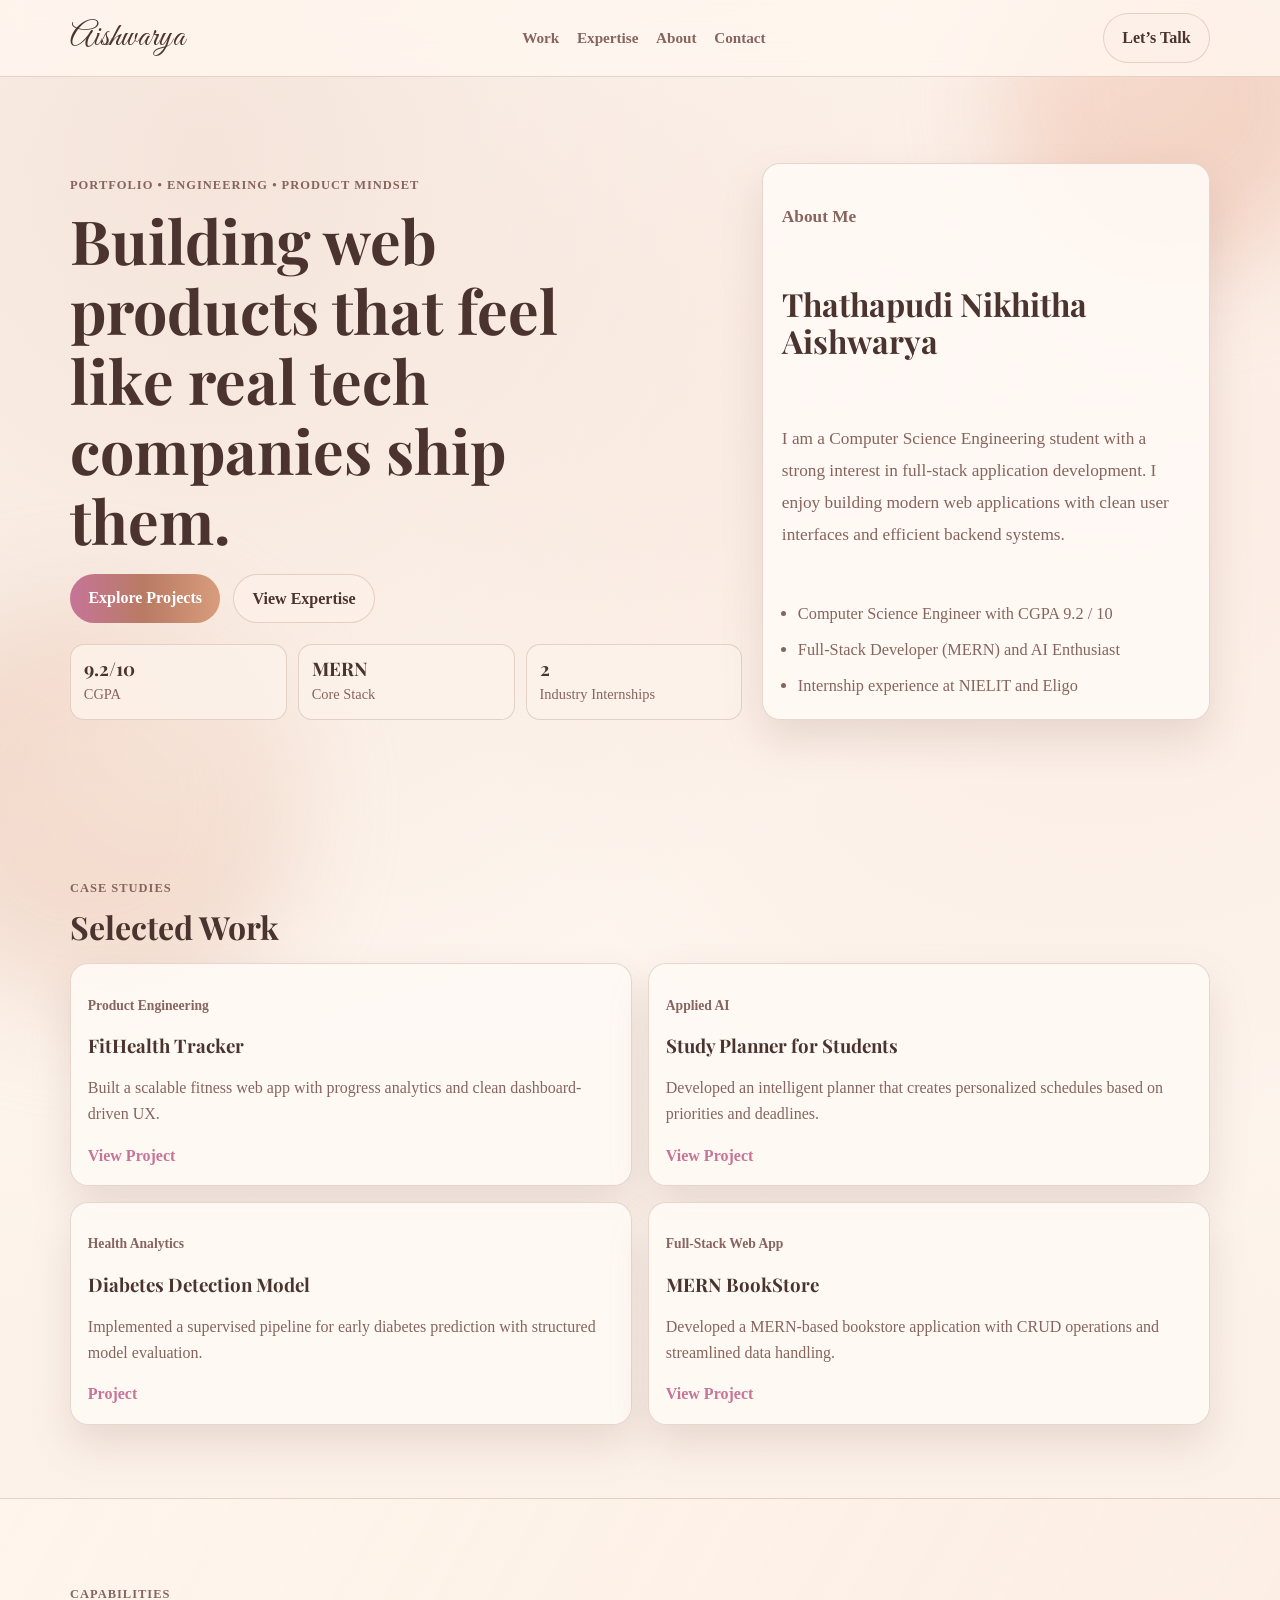
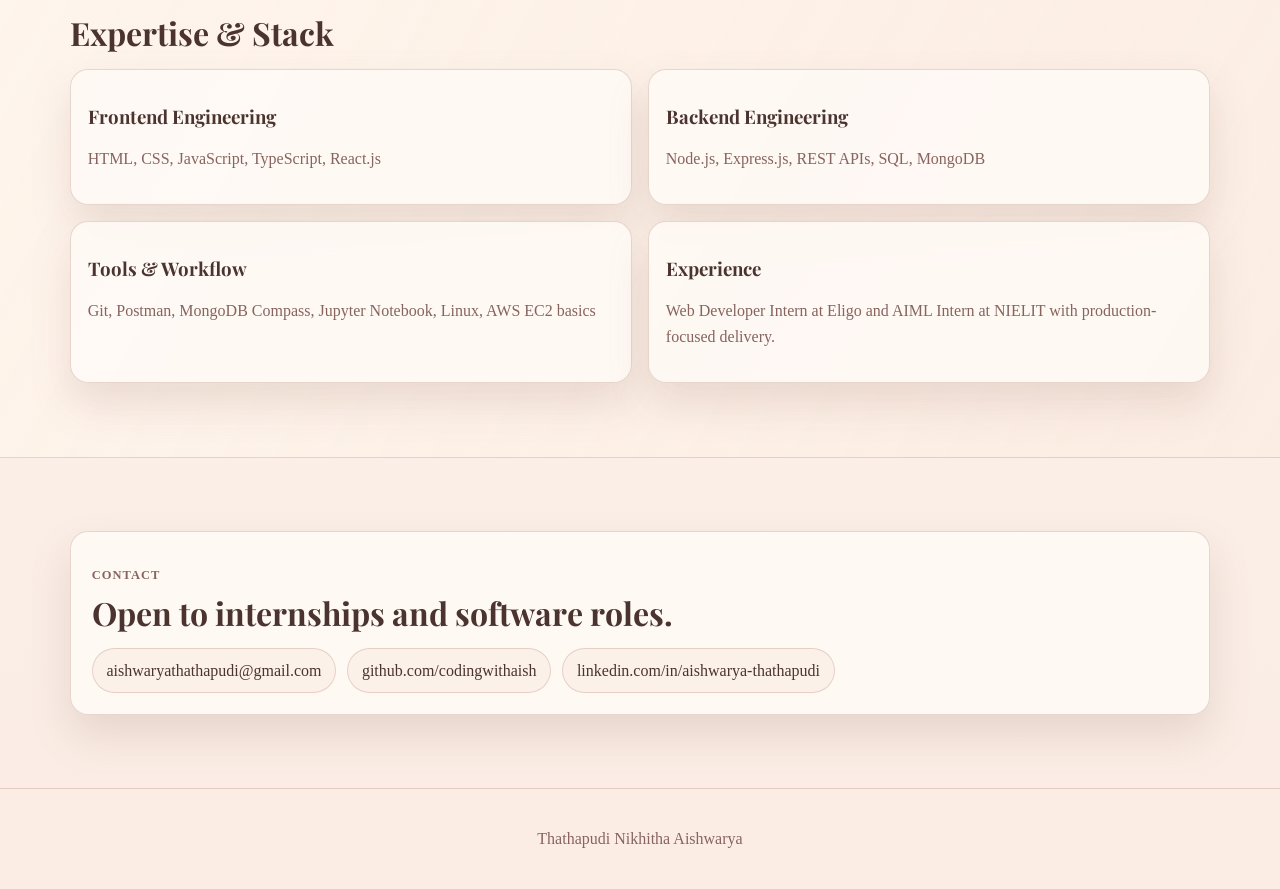
==== docs/index.html @ 10cccef8 "Mirror site in docs for Pages source compatibility" ====
<!DOCTYPE html>
<html lang="en">
<head>
  <meta charset="UTF-8" />
  <meta name="viewport" content="width=device-width, initial-scale=1.0" />
  <meta name="description" content="Thathapudi Nikhitha Aishwarya - Full-stack developer portfolio in a modern tech-company style." />
  <title>Aishwarya | Engineer & Builder</title>
  <link rel="preconnect" href="https://fonts.googleapis.com" />
  <link rel="preconnect" href="https://fonts.gstatic.com" crossorigin />
  <link href="https://fonts.googleapis.com/css2?family=Great+Vibes&family=Playfair+Display:wght@500;700&display=swap" rel="stylesheet" />
  <link rel="stylesheet" href="styles.css?v=20260306-7" />
</head>
<body>
  <div class="bg-orb orb-1"></div>
  <div class="bg-orb orb-2"></div>

  <header class="site-header">
    <div class="container topbar">
      <a class="logo" href="#">Aishwarya</a>
      <nav>
        <a href="#work">Work</a>
        <a href="#expertise">Expertise</a>
        <a href="#about">About</a>
        <a href="#contact">Contact</a>
      </nav>
      <a class="btn btn-ghost" href="mailto:aishwaryathathapudi@gmail.com">Let’s Talk</a>
    </div>
  </header>

  <main>
    <section class="hero section">
      <div class="container hero-layout">
        <div class="hero-copy reveal">
          <p class="eyebrow">Portfolio • Engineering • Product Mindset</p>
          <h1>Building web products that feel like real tech companies ship them.</h1>
          <div class="hero-actions">
            <a class="btn btn-primary" href="#work">Explore Projects</a>
            <a class="btn btn-ghost" href="#expertise">View Expertise</a>
          </div>
          <div class="metrics">
            <article>
              <h3>9.2/10</h3>
              <p>CGPA</p>
            </article>
            <article>
              <h3>MERN</h3>
              <p>Core Stack</p>
            </article>
            <article>
              <h3>2</h3>
              <p>Industry Internships</p>
            </article>
          </div>
        </div>

        <aside id="about" class="hero-panel reveal">
          <p class="panel-kicker">About Me</p>
          <h2>Thathapudi Nikhitha Aishwarya</h2>
          <p>
            I am a Computer Science Engineering student with a strong interest in full-stack application development.
            I enjoy building modern web applications with clean user interfaces and efficient backend systems.
          </p>
          <ul>
            <li>Computer Science Engineer with CGPA 9.2 / 10</li>
            <li>Full-Stack Developer (MERN) and AI Enthusiast</li>
            <li>Internship experience at NIELIT and Eligo</li>
          </ul>
        </aside>
      </div>
    </section>

    <section id="work" class="section">
      <div class="container">
        <div class="section-head reveal">
          <p class="eyebrow">Case Studies</p>
          <h2>Selected Work</h2>
        </div>
        <div class="cards work-grid">
          <article class="card reveal">
            <p class="tag">Product Engineering</p>
            <h3>FitHealth Tracker</h3>
            <p>Built a scalable fitness web app with progress analytics and clean dashboard-driven UX.</p>
            <a href="https://github.com/codingwithaish/FitHealth-Tracker-MERN" target="_blank" rel="noreferrer">View Project</a>
          </article>
          <article class="card reveal">
            <p class="tag">Applied AI</p>
            <h3>Study Planner for Students</h3>
            <p>Developed an intelligent planner that creates personalized schedules based on priorities and deadlines.</p>
            <a href="https://ml-study-planner-for-students.onrender.com/" target="_blank" rel="noreferrer">View Project</a>
          </article>
          <article class="card reveal">
            <p class="tag">Health Analytics</p>
            <h3>Diabetes Detection Model</h3>
            <p>Implemented a supervised pipeline for early diabetes prediction with structured model evaluation.</p>
            <a class="project-label" href="https://github.com/codingwithaish" target="_blank" rel="noreferrer">Project</a>
          </article>
          <article class="card reveal">
            <p class="tag">Full-Stack Web App</p>
            <h3>MERN BookStore</h3>
            <p>Developed a MERN-based bookstore application with CRUD operations and streamlined data handling.</p>
            <a href="https://github.com/codingwithaish/MERN-BookStore" target="_blank" rel="noreferrer">View Project</a>
          </article>
        </div>
      </div>
    </section>

    <section id="expertise" class="section alt">
      <div class="container">
        <div class="section-head reveal">
          <p class="eyebrow">Capabilities</p>
          <h2>Expertise & Stack</h2>
        </div>
        <div class="cards capability-grid">
          <article class="card reveal">
            <h3>Frontend Engineering</h3>
            <p>HTML, CSS, JavaScript, TypeScript, React.js</p>
          </article>
          <article class="card reveal">
            <h3>Backend Engineering</h3>
            <p>Node.js, Express.js, REST APIs, SQL, MongoDB</p>
          </article>
          <article class="card reveal">
            <h3>Tools & Workflow</h3>
            <p>Git, Postman, MongoDB Compass, Jupyter Notebook, Linux, AWS EC2 basics</p>
          </article>
          <article class="card reveal">
            <h3>Experience</h3>
            <p>Web Developer Intern at Eligo and AIML Intern at NIELIT with production-focused delivery.</p>
          </article>
        </div>
      </div>
    </section>

    <section id="contact" class="section">
      <div class="container contact-box reveal">
        <div>
          <p class="eyebrow">Contact</p>
          <h2>Open to internships and software roles.</h2>
        </div>
        <div class="contact-links">
          <a href="mailto:aishwaryathathapudi@gmail.com">aishwaryathathapudi@gmail.com</a>
          <a href="https://github.com/codingwithaish" target="_blank" rel="noreferrer">github.com/codingwithaish</a>
          <a href="https://linkedin.com/in/aishwarya-thathapudi" target="_blank" rel="noreferrer">linkedin.com/in/aishwarya-thathapudi</a>
        </div>
      </div>
    </section>
  </main>

  <footer>
    <div class="container">
      <p>Thathapudi Nikhitha Aishwarya</p>
    </div>
  </footer>

  <script>
    const targets = document.querySelectorAll('.reveal');

    const observer = new IntersectionObserver(
      (entries) => {
        entries.forEach((entry) => {
          if (entry.isIntersecting) {
            entry.target.classList.add('in-view');
            observer.unobserve(entry.target);
          }
        });
      },
      { threshold: 0.16 }
    );

    targets.forEach((el) => observer.observe(el));
  </script>
</body>
</html>
---- docs/styles.css ----
:root {
  --bg: #fdf8f3;
  --bg-soft: #f8eee7;
  --surface: rgba(255, 250, 245, 0.9);
  --surface-2: rgba(252, 242, 234, 0.84);
  --text: #4b342f;
  --muted: #87645e;
  --accent: #c67498;
  --accent-2: #b97b63;
  --accent-3: #d89c7d;
  --border: rgba(170, 122, 104, 0.28);
  --shadow: 0 20px 40px rgba(145, 106, 92, 0.18);
}

* {
  box-sizing: border-box;
}

html {
  scroll-behavior: smooth;
}

body {
  margin: 0;
  font-family: "Times New Roman", Times, serif;
  color: var(--text);
  background:
    radial-gradient(circle at 16% 6%, rgba(215, 165, 140, 0.25), transparent 34%),
    radial-gradient(circle at 86% 18%, rgba(239, 190, 170, 0.22), transparent 30%),
    linear-gradient(180deg, #fffaf5 0%, #fcf2ea 56%, #faece4 100%);
  line-height: 1.6;
  overflow-x: hidden;
}

.bg-orb {
  position: fixed;
  border-radius: 50%;
  filter: blur(50px);
  pointer-events: none;
  z-index: -1;
  opacity: 0.45;
  animation: drift 14s ease-in-out infinite alternate;
}

.orb-1 {
  width: 360px;
  height: 360px;
  top: -80px;
  right: -80px;
  background: radial-gradient(circle at 30% 30%, #f3c8b3, #e5a88f, #f2d2c1);
}

.orb-2 {
  width: 420px;
  height: 420px;
  left: -120px;
  bottom: -120px;
  background: radial-gradient(circle at 70% 30%, #f5d8c8, #e6bda8, #f8e7dc);
  animation-duration: 17s;
}

.container {
  width: min(1140px, calc(100% - 2.5rem));
  margin: 0 auto;
}

.section {
  padding: 4.6rem 0;
}

.alt {
  background: linear-gradient(120deg, rgba(255, 246, 237, 0.78), rgba(251, 236, 226, 0.9));
  border-top: 1px solid var(--border);
  border-bottom: 1px solid var(--border);
}

.site-header {
  position: sticky;
  top: 0;
  z-index: 50;
  backdrop-filter: blur(14px);
  background: rgba(255, 247, 240, 0.82);
  border-bottom: 1px solid var(--border);
}

.topbar {
  min-height: 76px;
  display: flex;
  align-items: center;
  justify-content: space-between;
  gap: 1rem;
}

.logo {
  text-decoration: none;
  color: var(--text);
  font-family: "Great Vibes", cursive;
  font-weight: 400;
  font-size: 2.05rem;
  letter-spacing: 0.01em;
}

nav {
  display: flex;
  flex-wrap: wrap;
  gap: 1.1rem;
}

nav a {
  color: var(--muted);
  text-decoration: none;
  font-weight: 600;
  font-size: 0.95rem;
  transition: color 0.25s ease, transform 0.25s ease;
}

nav a:hover {
  color: var(--text);
  transform: translateY(-1px);
}

.hero {
  padding-top: 5.4rem;
}

.hero-layout {
  display: grid;
  grid-template-columns: 1.2fr 0.8fr;
  gap: 1.2rem;
  align-items: stretch;
}

.eyebrow {
  color: var(--accent);
  text-transform: uppercase;
  letter-spacing: 0.08em;
  font-size: 0.78rem;
  font-weight: 700;
  margin-bottom: 0.6rem;
}

h1,
h2,
h3 {
  font-family: "Playfair Display", "Times New Roman", serif;
  line-height: 1.15;
}

h1 {
  margin: 0;
  font-size: clamp(2rem, 5.2vw, 3.8rem);
  max-width: 14ch;
}

h2 {
  margin: 0.2rem 0 0.8rem;
  font-size: clamp(1.4rem, 4vw, 2rem);
}

.hero-copy > p {
  color: var(--muted);
  max-width: 62ch;
}

.hero-actions {
  margin-top: 1.2rem;
  display: flex;
  gap: 0.8rem;
  flex-wrap: wrap;
}

.btn {
  border: 1px solid var(--border);
  border-radius: 999px;
  padding: 0.68rem 1.15rem;
  text-decoration: none;
  font-weight: 700;
  transition: transform 0.25s ease, box-shadow 0.25s ease;
}

.btn:hover {
  transform: translateY(-2px);
  box-shadow: var(--shadow);
}

.btn-primary {
  color: #fff;
  border: none;
  background: linear-gradient(90deg, var(--accent), var(--accent-2), var(--accent-3));
}

.btn-ghost {
  color: var(--text);
  background: rgba(252, 240, 232, 0.85);
}

.metrics {
  margin-top: 1.3rem;
  display: grid;
  grid-template-columns: repeat(3, minmax(0, 1fr));
  gap: 0.7rem;
}

.metrics article {
  border: 1px solid var(--border);
  background: var(--surface-2);
  border-radius: 14px;
  padding: 0.8rem;
}

.metrics h3 {
  margin: 0;
}

.metrics p {
  margin: 0.2rem 0 0;
  color: var(--muted);
  font-size: 0.9rem;
}

.hero-panel,
.card,
.about-block,
.contact-box {
  border: 1px solid var(--border);
  background: var(--surface);
  border-radius: 18px;
  box-shadow: var(--shadow);
}

.hero-panel {
  padding: 1.2rem;
  display: flex;
  flex-direction: column;
  justify-content: space-between;
  min-height: 100%;
  animation: float 5s ease-in-out infinite;
}

.panel-kicker,
.tag {
  color: var(--accent-2);
  font-weight: 700;
  font-size: 0.85rem;
}

.hero-panel p,
.hero-panel li,
.section-head p,
.card p,
.about-block p,
.contact-box p {
  color: var(--muted);
}

.hero-panel p {
  font-size: 1.08rem;
  line-height: 1.85;
  margin-bottom: 1rem;
}

.hero-panel ul {
  padding-left: 1rem;
  margin: 0;
  display: grid;
  gap: 0.55rem;
}

.hero-panel li {
  font-size: 1.02rem;
  line-height: 1.65;
}

.section-head {
  margin-bottom: 1.1rem;
}

.cards {
  display: grid;
  gap: 1rem;
}

.work-grid,
.blog-grid {
  grid-template-columns: repeat(4, minmax(0, 1fr));
}

.capability-grid {
  grid-template-columns: repeat(2, minmax(0, 1fr));
}

.card {
  padding: 1.05rem;
  transition: transform 0.28s ease, box-shadow 0.28s ease, border-color 0.28s ease;
}

.card:hover {
  transform: scale(1.03) translateY(-5px);
  border-color: rgba(185, 123, 99, 0.62);
  box-shadow: 0 22px 36px rgba(145, 106, 92, 0.26);
}

.card a {
  color: var(--accent);
  text-decoration: none;
  font-weight: 700;
}

.project-label {
  color: var(--accent);
  font-weight: 700;
}

.about-block {
  padding: 1.2rem;
  display: grid;
  grid-template-columns: 0.8fr 1.2fr;
  gap: 1rem;
}

.contact-box {
  padding: 1.3rem;
}

.contact-links {
  margin-top: 1rem;
  display: flex;
  flex-wrap: wrap;
  gap: 0.7rem;
}

.contact-links a {
  text-decoration: none;
  color: var(--text);
  border: 1px solid var(--border);
  background: rgba(252, 240, 232, 0.85);
  border-radius: 999px;
  padding: 0.55rem 0.85rem;
  transition: transform 0.25s ease, border-color 0.25s ease;
}

.contact-links a:hover {
  transform: translateY(-2px);
  border-color: rgba(185, 123, 99, 0.62);
}

footer {
  padding: 1.3rem 0;
  text-align: center;
  border-top: 1px solid var(--border);
  color: var(--muted);
  background: rgba(251, 237, 227, 0.84);
}

.reveal {
  opacity: 0;
  transform: translateY(18px) scale(0.988);
  transition: opacity 0.75s ease, transform 0.75s ease;
}

.reveal.in-view {
  opacity: 1;
  transform: translateY(0) scale(1);
}

@keyframes float {
  0% {
    transform: translateY(0px);
  }
  50% {
    transform: translateY(-8px);
  }
  100% {
    transform: translateY(0px);
  }
}

@keyframes drift {
  0% {
    transform: translate3d(0, 0, 0);
  }
  100% {
    transform: translate3d(20px, -16px, 0);
  }
}

@media (max-width: 980px) {
  .hero-layout,
  .work-grid,
  .blog-grid,
  .capability-grid,
  .about-block {
    grid-template-columns: 1fr;
  }

  nav {
    display: none;
  }

  .topbar {
    justify-content: space-between;
  }

  .metrics {
    grid-template-columns: 1fr;
  }

  .section {
    padding: 3.4rem 0;
  }
}

@media (max-width: 1280px) {
  .work-grid {
    grid-template-columns: repeat(2, minmax(0, 1fr));
  }
}

@media (prefers-reduced-motion: reduce) {
  *,
  *::before,
  *::after {
    animation: none !important;
    transition: none !important;
    scroll-behavior: auto !important;
  }
}
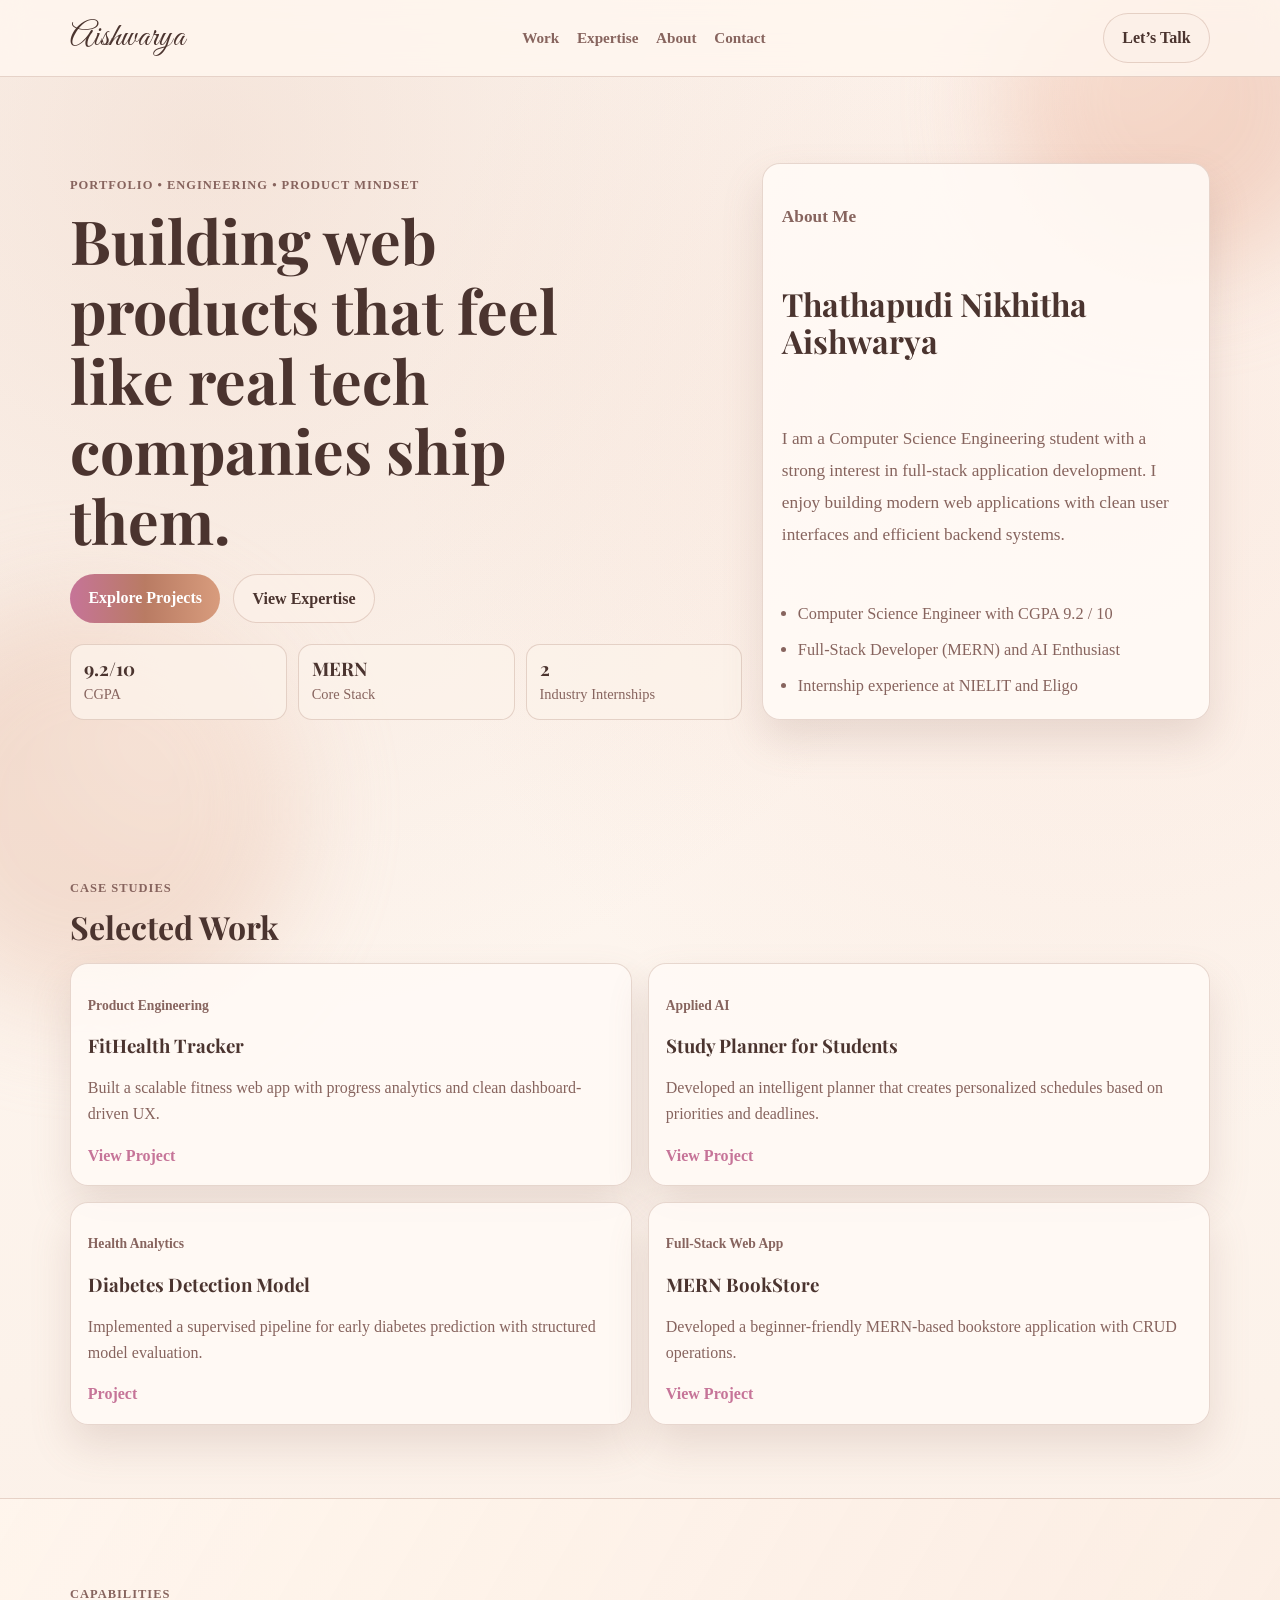
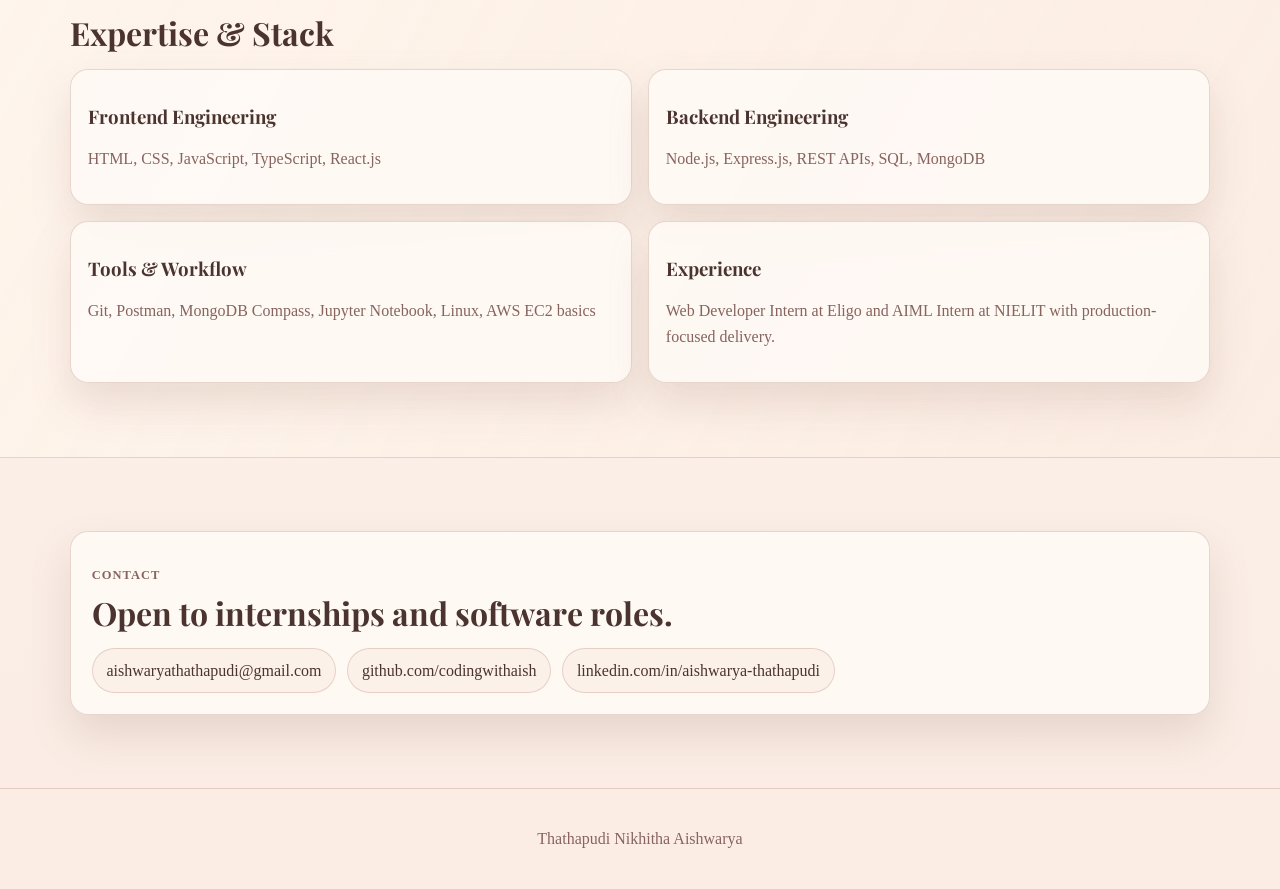
==== commit 59279ef6: "Update MERN BookStore description to beginner-friendly" ====
--- a/docs/index.html
+++ b/docs/index.html
@@ -97,7 +97,7 @@
           <article class="card reveal">
             <p class="tag">Full-Stack Web App</p>
             <h3>MERN BookStore</h3>
-            <p>Developed a MERN-based bookstore application with CRUD operations and streamlined data handling.</p>
+            <p>Developed a beginner-friendly MERN-based bookstore application with CRUD operations.</p>
             <a href="https://github.com/codingwithaish/MERN-BookStore" target="_blank" rel="noreferrer">View Project</a>
           </article>
         </div>
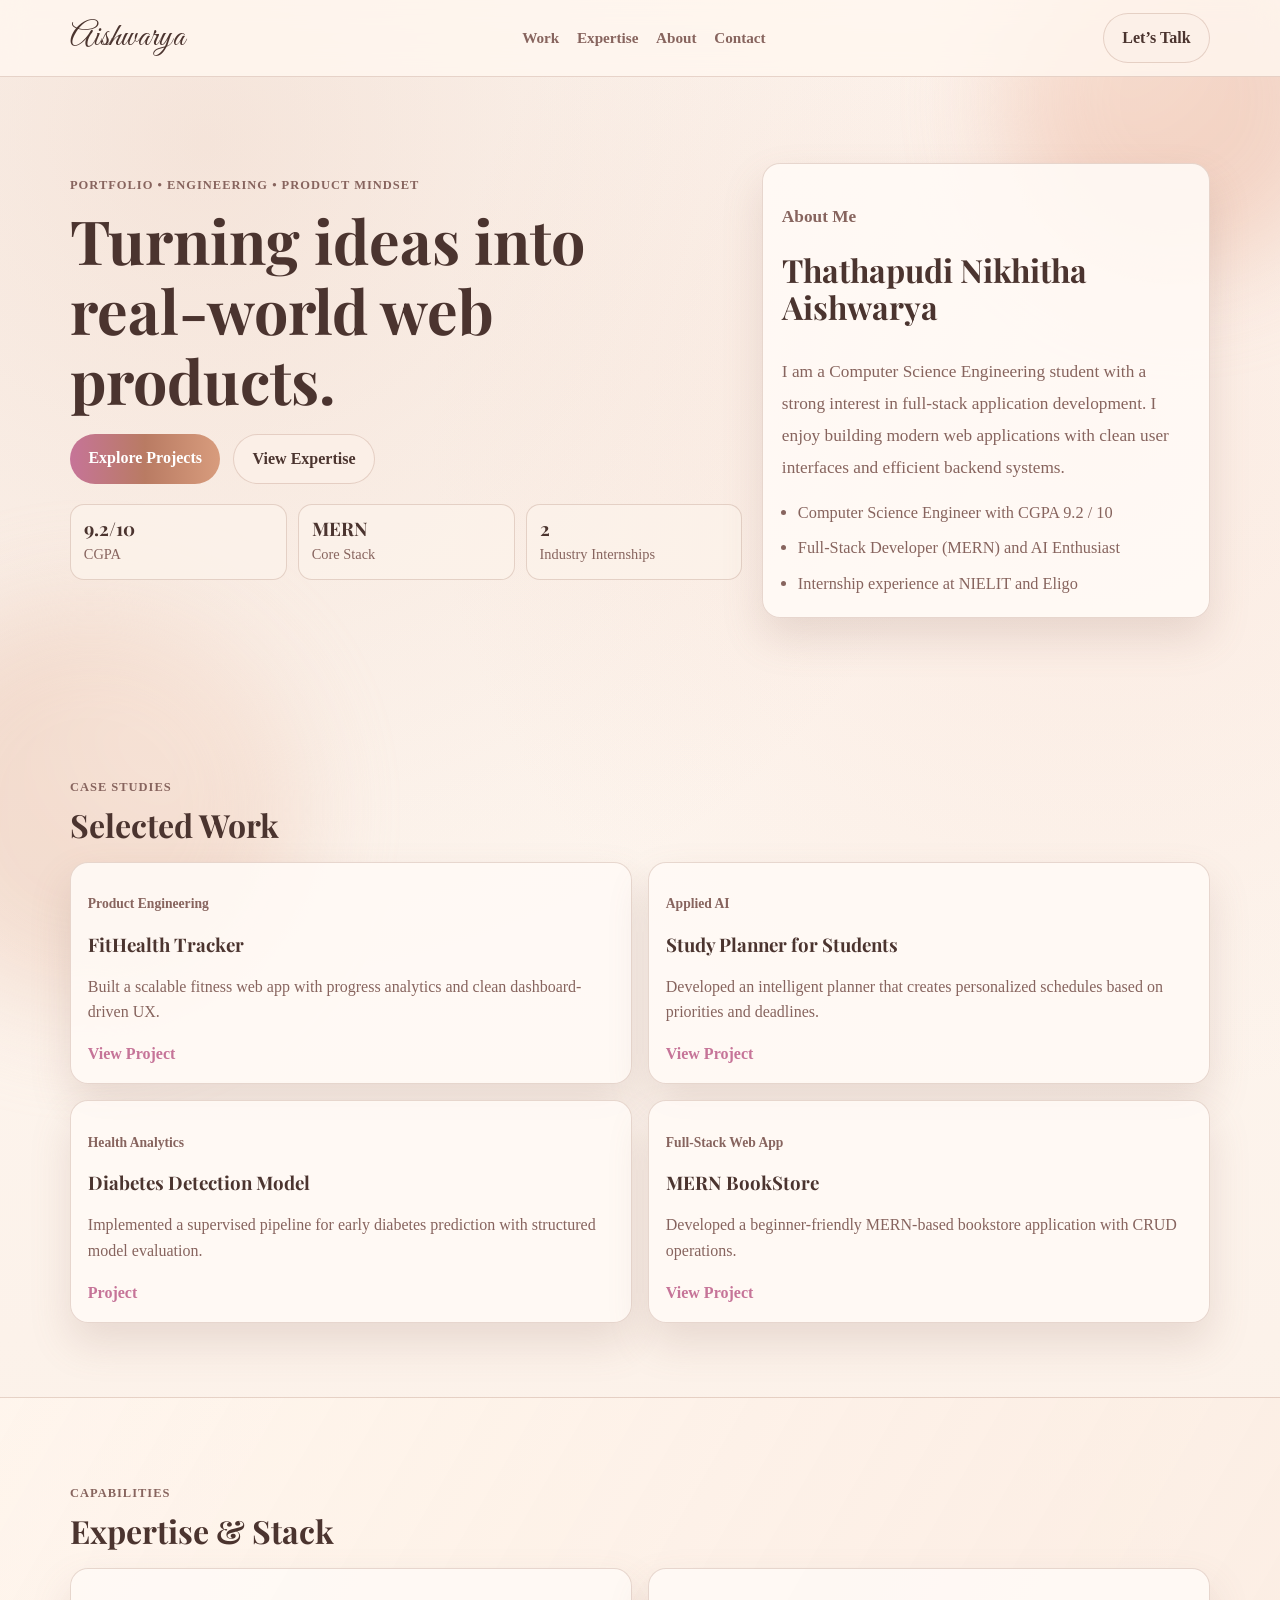
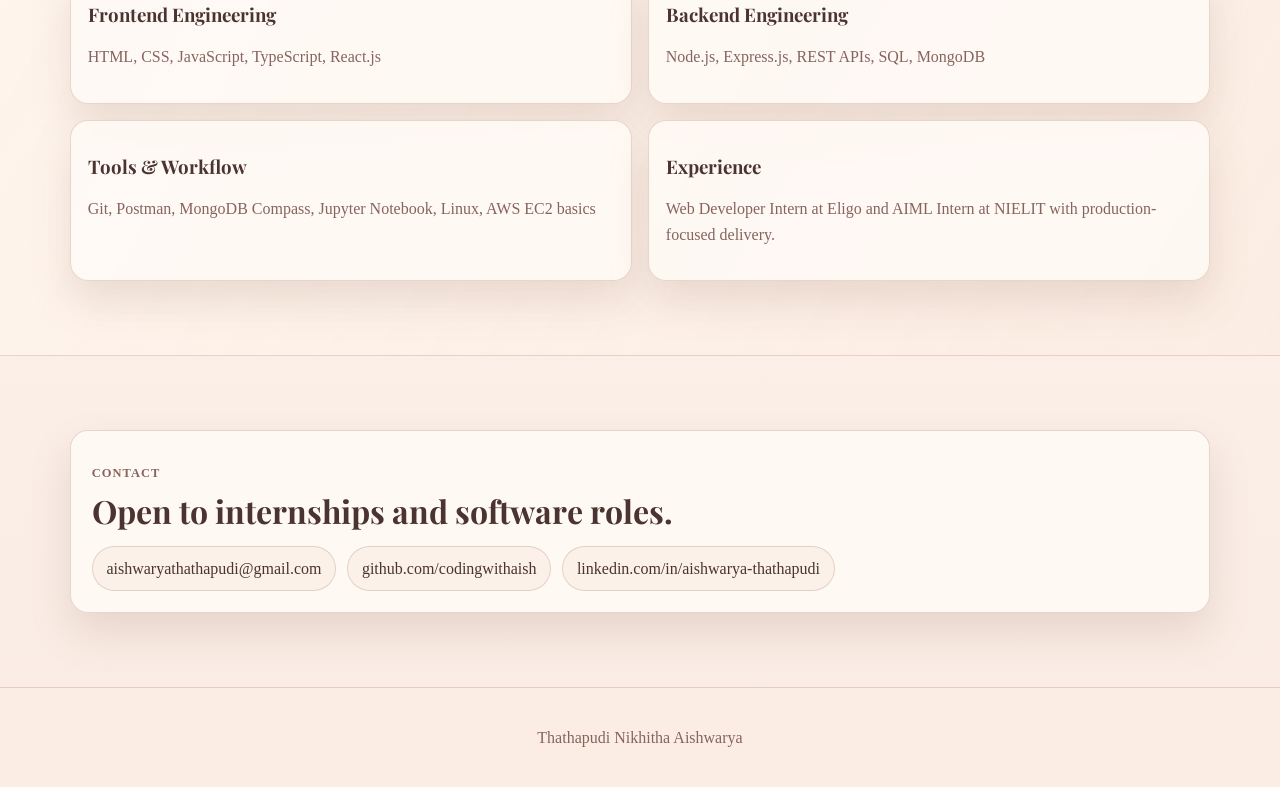
==== commit c4e0bc69: "Update hero headline text" ====
--- a/docs/index.html
+++ b/docs/index.html
@@ -32,7 +32,7 @@
       <div class="container hero-layout">
         <div class="hero-copy reveal">
           <p class="eyebrow">Portfolio • Engineering • Product Mindset</p>
-          <h1>Building web products that feel like real tech companies ship them.</h1>
+          <h1>Turning ideas into real-world web products.</h1>
           <div class="hero-actions">
             <a class="btn btn-primary" href="#work">Explore Projects</a>
             <a class="btn btn-ghost" href="#expertise">View Expertise</a>
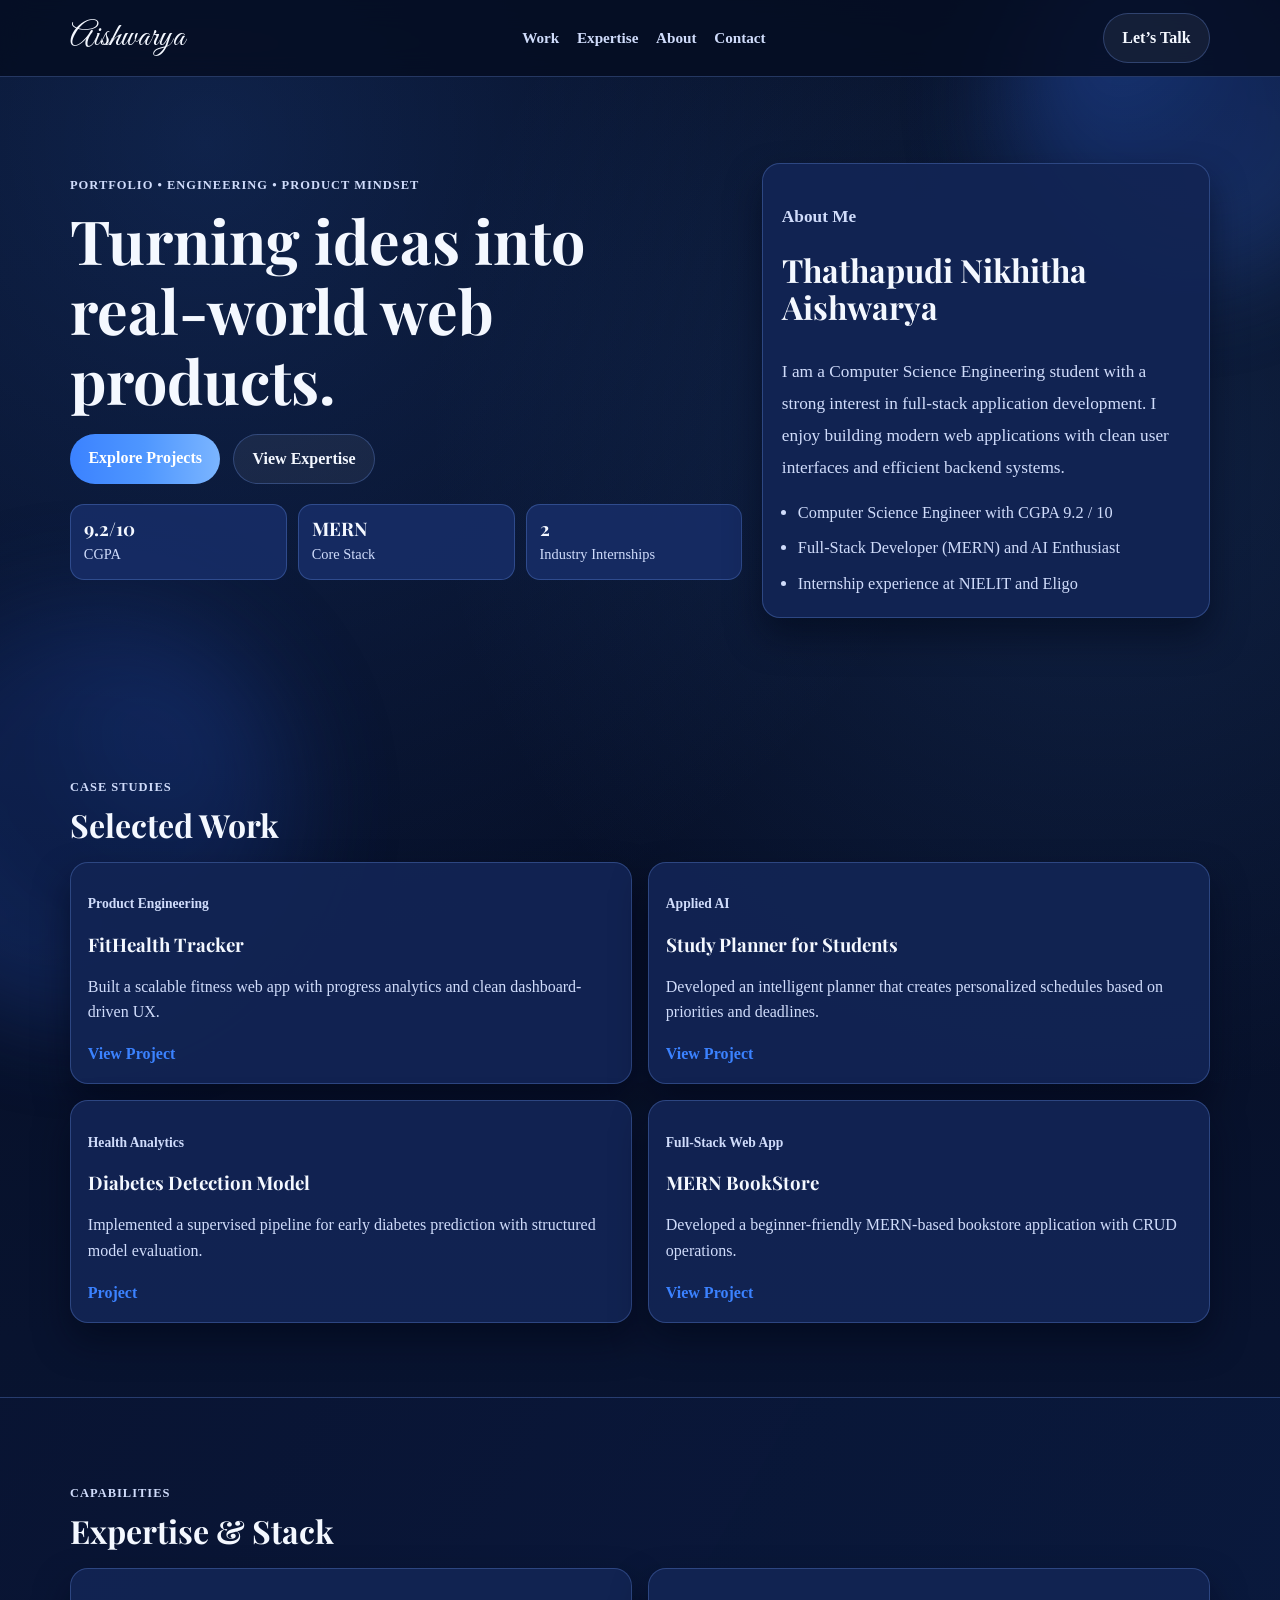
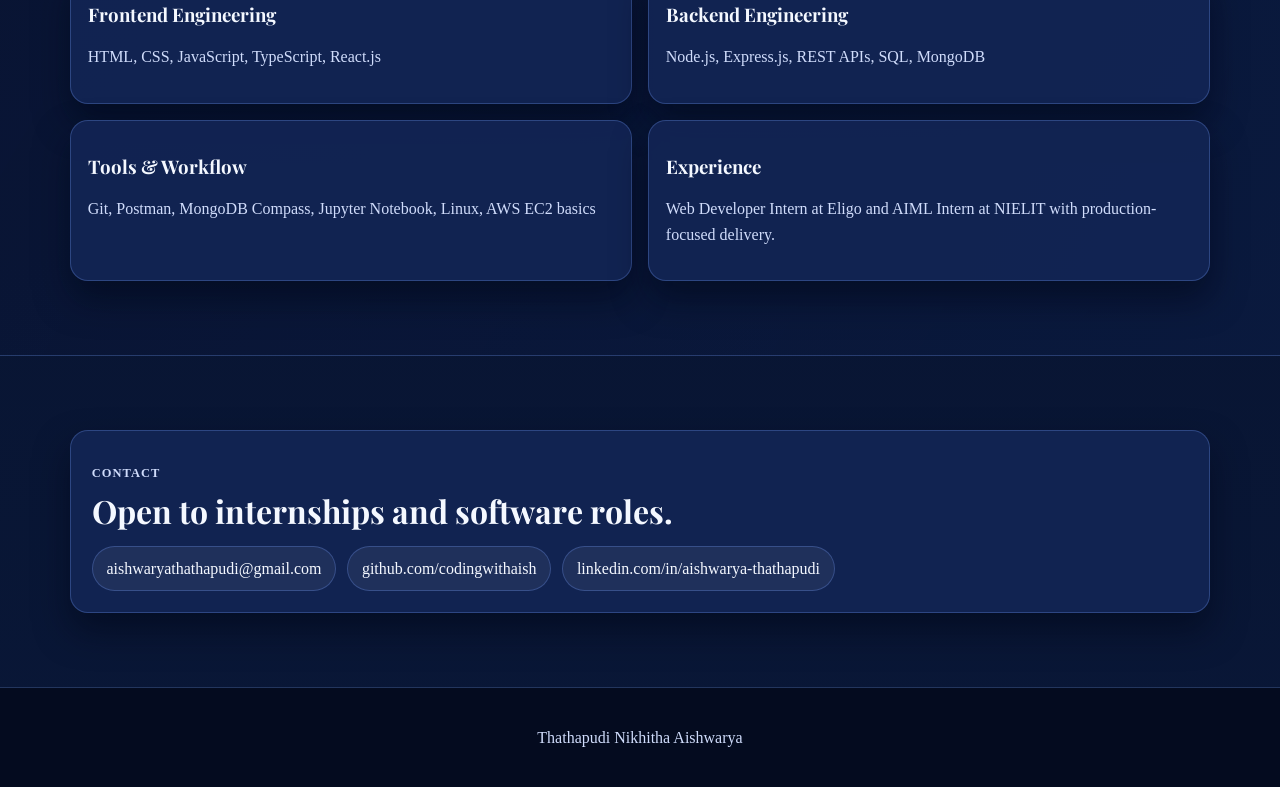
==== commit 73dca0be: "Force CSS refresh and improve dark theme contrast" ====
--- a/docs/index.html
+++ b/docs/index.html
@@ -8,7 +8,7 @@
   <link rel="preconnect" href="https://fonts.googleapis.com" />
   <link rel="preconnect" href="https://fonts.gstatic.com" crossorigin />
   <link href="https://fonts.googleapis.com/css2?family=Great+Vibes&family=Playfair+Display:wght@500;700&display=swap" rel="stylesheet" />
-  <link rel="stylesheet" href="styles.css?v=20260306-7" />
+  <link rel="stylesheet" href="styles.css?v=20260306-16" />
 </head>
 <body>
   <div class="bg-orb orb-1"></div>
--- a/docs/styles.css
+++ b/docs/styles.css
@@ -1,15 +1,15 @@
 :root {
-  --bg: #fdf8f3;
-  --bg-soft: #f8eee7;
-  --surface: rgba(255, 250, 245, 0.9);
-  --surface-2: rgba(252, 242, 234, 0.84);
-  --text: #4b342f;
-  --muted: #87645e;
-  --accent: #c67498;
-  --accent-2: #b97b63;
-  --accent-3: #d89c7d;
-  --border: rgba(170, 122, 104, 0.28);
-  --shadow: 0 20px 40px rgba(145, 106, 92, 0.18);
+  --bg: #050b1f;
+  --bg-soft: #0b1638;
+  --surface: rgba(18, 36, 84, 0.95);
+  --surface-2: rgba(23, 45, 102, 0.9);
+  --text: #f4f8ff;
+  --muted: #d0dcfb;
+  --accent: #3b82ff;
+  --accent-2: #4f97ff;
+  --accent-3: #7bb5ff;
+  --border: rgba(118, 163, 255, 0.28);
+  --shadow: 0 18px 34px rgba(2, 8, 24, 0.55);
 }
 
 * {
@@ -25,9 +25,9 @@
   font-family: "Times New Roman", Times, serif;
   color: var(--text);
   background:
-    radial-gradient(circle at 16% 6%, rgba(215, 165, 140, 0.25), transparent 34%),
-    radial-gradient(circle at 86% 18%, rgba(239, 190, 170, 0.22), transparent 30%),
-    linear-gradient(180deg, #fffaf5 0%, #fcf2ea 56%, #faece4 100%);
+    radial-gradient(circle at 16% 6%, rgba(59, 130, 255, 0.2), transparent 34%),
+    radial-gradient(circle at 86% 18%, rgba(76, 151, 255, 0.15), transparent 30%),
+    linear-gradient(180deg, #040a1c 0%, #08132f 56%, #091737 100%);
   line-height: 1.6;
   overflow-x: hidden;
 }
@@ -47,7 +47,7 @@
   height: 360px;
   top: -80px;
   right: -80px;
-  background: radial-gradient(circle at 30% 30%, #f3c8b3, #e5a88f, #f2d2c1);
+  background: radial-gradient(circle at 30% 30%, #2f66df, #18357e, #4c88ff);
 }
 
 .orb-2 {
@@ -55,7 +55,7 @@
   height: 420px;
   left: -120px;
   bottom: -120px;
-  background: radial-gradient(circle at 70% 30%, #f5d8c8, #e6bda8, #f8e7dc);
+  background: radial-gradient(circle at 70% 30%, #1d3f95, #11275f, #3a72f2);
   animation-duration: 17s;
 }
 
@@ -69,7 +69,7 @@
 }
 
 .alt {
-  background: linear-gradient(120deg, rgba(255, 246, 237, 0.78), rgba(251, 236, 226, 0.9));
+  background: linear-gradient(120deg, rgba(9, 21, 52, 0.86), rgba(11, 26, 63, 0.9));
   border-top: 1px solid var(--border);
   border-bottom: 1px solid var(--border);
 }
@@ -79,7 +79,7 @@
   top: 0;
   z-index: 50;
   backdrop-filter: blur(14px);
-  background: rgba(255, 247, 240, 0.82);
+  background: rgba(5, 13, 34, 0.86);
   border-bottom: 1px solid var(--border);
 }
 
@@ -191,7 +191,7 @@
 
 .btn-ghost {
   color: var(--text);
-  background: rgba(252, 240, 232, 0.85);
+  background: rgba(255, 255, 255, 0.06);
 }
 
 .metrics {
@@ -296,8 +296,8 @@
 
 .card:hover {
   transform: scale(1.03) translateY(-5px);
-  border-color: rgba(185, 123, 99, 0.62);
-  box-shadow: 0 22px 36px rgba(145, 106, 92, 0.26);
+  border-color: rgba(84, 148, 255, 0.72);
+  box-shadow: 0 20px 34px rgba(3, 14, 42, 0.62);
 }
 
 .card a {
@@ -333,7 +333,7 @@
   text-decoration: none;
   color: var(--text);
   border: 1px solid var(--border);
-  background: rgba(252, 240, 232, 0.85);
+  background: rgba(255, 255, 255, 0.06);
   border-radius: 999px;
   padding: 0.55rem 0.85rem;
   transition: transform 0.25s ease, border-color 0.25s ease;
@@ -341,7 +341,7 @@
 
 .contact-links a:hover {
   transform: translateY(-2px);
-  border-color: rgba(185, 123, 99, 0.62);
+  border-color: rgba(47, 96, 226, 0.58);
 }
 
 footer {
@@ -349,7 +349,7 @@
   text-align: center;
   border-top: 1px solid var(--border);
   color: var(--muted);
-  background: rgba(251, 237, 227, 0.84);
+  background: rgba(4, 11, 29, 0.88);
 }
 
 .reveal {
